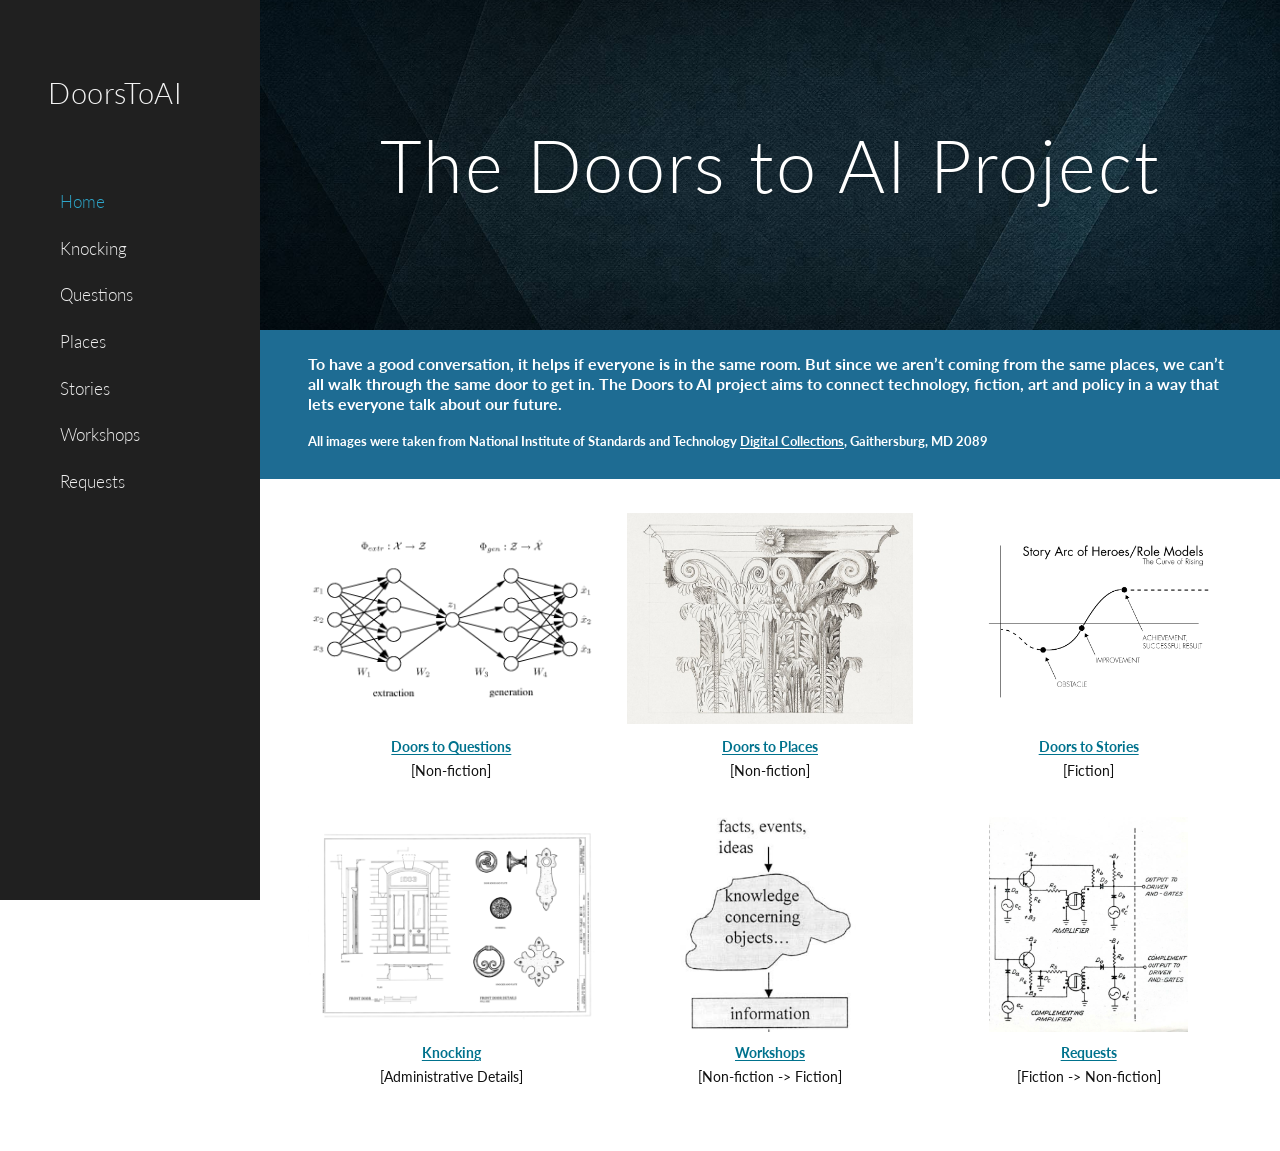
==== index.html @ dcf42457 "Transitioned from google sites to github pages" ====
<!doctype html>
<html lang="en">
<head>
  <meta charset="utf-8">
  <meta name="viewport" content="width=device-width, initial-scale=1">
  <title>Home | DoorsToAI</title>
  <link rel="stylesheet" href="assets/main.css">
</head>
<body data-page="home">
<aside class="sidebar">
  <a class="brand" href="index.html">DoorsToAI</a>
  <div class="nav-group-title"><button class="mobile-menu" type="button">Menu</button></div>
  <ul class="nav">
    <li><a data-page="home" href="index.html">Home</a></li>
    <li><a data-page="knocking" href="knocking.html">Knocking</a></li>
    <li><a data-page="questions" href="questions.html">Questions</a></li>
    <li><a data-page="places" href="places.html">Places</a></li>
    <li><a data-page="stories" href="stories.html">Stories</a></li>
    <li><a data-page="workshops" href="workshops.html">Workshops</a></li>
    <li><a data-page="requests" href="requests.html">Requests</a></li>
  </ul>
</aside>
<main class="main ">
<section class="hero home-banner">
  <div><h1>The Doors to AI Project</h1></div>
</section>
<section class="intro-band">
  <div class="container">
    <p class="lead">To have a good conversation, it helps if everyone is in the same room.  But since we aren’t coming from the same places, we can’t all walk through the same door to get in.  The Doors to AI project aims to connect technology, fiction, art and policy in a way that lets everyone talk about our future.  </p>
    <p class="credit">All images were taken from 
      National Institute of Standards and Technology 
      <a href="https://nistdigitalarchives.contentdm.oclc.org/digital/collection/p16009coll6/search">Digital Collections</a>, 
      Gaithersburg, MD 2089 </p>
  </div>
</section>
<section class="page-section">
  <div class="container home-grid">
    <article class="home-card">
  <img src="assets/images/home/questions.jpg" alt="Doors to Questions illustration">
  <a href="questions.html">Doors to Questions</a>
  <p>[Non-fiction]</p>
</article>
<article class="home-card">
  <img src="assets/images/home/places.jpg" alt="Doors to Places illustration">
  <a href="places.html">Doors to Places</a>
  <p>[Non-fiction]</p>
</article>
<article class="home-card">
  <img src="assets/images/home/stories.jpg" alt="Doors to Stories illustration">
  <a href="stories.html">Doors to Stories</a>
  <p>[Fiction]</p>
</article>
<article class="home-card">
  <img src="assets/images/home/knocking.jpg" alt="Knocking illustration">
  <a href="knocking.html">Knocking</a>
  <p>[Administrative Details]</p>
</article>
<article class="home-card">
  <img src="assets/images/home/workshops.jpg" alt="Workshops illustration">
  <a href="workshops.html">Workshops</a>
  <p>[Non-fiction -> Fiction]</p>
</article>
<article class="home-card">
  <img src="assets/images/home/requests.jpg" alt="Requests illustration">
  <a href="requests.html">Requests</a>
  <p>[Fiction -> Non-fiction]</p>
</article>
  </div>
</section>
</main>
<script src="assets/main.js"></script>
</body>
</html>
---- assets/main.css ----
@import url('https://fonts.googleapis.com/css2?family=Lato:wght@300;400;700;900&display=swap');

:root{
  --sidebar:#202020;
  --ink:#1d1d1d;
  --muted:#555;
  --blue:#1e6c93;
  --teal:#0b6f92;
  --link:#00728d;
  --magenta:#9900ff;
  --rule:#d5d5d5;
  --content:1380px;
  --side:260px;
}

*{box-sizing:border-box}
html{scroll-behavior:smooth}
body{
  margin:0;
  font-family:'Lato', -apple-system, BlinkMacSystemFont, 'Segoe UI', Arial, sans-serif;
  color:var(--ink);
  background:#fff;
  font-size:15px;
  line-height:1.45;
  -webkit-font-smoothing:antialiased;
}

a{color:var(--link);text-decoration:underline;text-underline-offset:2px}
a:hover{color:#004f64}

.sidebar{
  position:fixed;
  inset:0 auto 0 0;
  width:var(--side);
  background:var(--sidebar);
  color:#eee;
  padding:72px 0 40px 0;
  z-index:50;
}
.brand{
  display:block;
  padding-left:48px;
  margin-bottom:76px;
  color:#f3f3f3;
  font-size:29px;
  font-weight:300;
  letter-spacing:.6px;
  text-decoration:none;
}
.nav-group-title{
  margin:0 0 16px 26px;
  color:#e8e8e8;
  font-size:19px;
  font-weight:300;
}
.nav-group-title span{color:#fff;margin-right:8px}
.nav{
  list-style:none;
  margin:0;
  padding:0 0 0 60px;
}
.nav li{margin:0 0 22px}
.nav a{
  color:#ededed;
  text-decoration:none;
  font-size:17px;
  font-weight:300;
}
.nav a:hover,.nav a.active{color:#2da6ca}

.main{
  margin-left:var(--side);
  min-height:100vh;
}
.hero{
  min-height:330px;
  display:flex;
  align-items:center;
  justify-content:center;
  text-align:center;
  color:#fff;
  background-size:cover;
  background-position:center;
}
.hero.hero-small{min-height:280px}
.home-banner{background-image:url('images/home/home_banner.jpg')}
.questions-banner{background-image:url('images/questions/questions_banner.jpg')}
.places-banner{background-image:url('images/places/places_banner.jpg')}
.stories-banner{background-image:url('images/stories/stories_banner.jpg')}
.requests-banner{background-image:url('images/requests/requests_banner.jpg')}
.knocking-banner{background-image:url('images/knocking/knocking_banner.jpg')}
.workshop-banner{background-image:url('images/workshop/workshop_banner.jpg')}
.hero h1{
  margin:0;
  font-weight:300;
  font-size:72px;
  line-height:1;
  letter-spacing:2px;
  text-shadow:0 1px 2px rgba(0,0,0,.22);
}
.hero .subtitle{
  margin-top:20px;
  font-size:28px;
  font-weight:700;
  letter-spacing:.2px;
}

.intro-band{
  background:var(--blue);
  color:#fff;
  padding:24px 0 28px;
}
.container{
  width:min(var(--content), calc(100% - 96px));
  margin-inline:auto;
}
.lead{
  font-size:16px;
  font-weight:700;
  line-height:1.25;
  max-width:1260px;
  margin:0 0 18px;
}
.lead a{color:#fff}
.credit{
  font-size:13px;
  font-weight:700;
  margin:0;
}
.credit a{color:#fff}

.page-section{padding:32px 0 64px}
hr.sep{border:0;border-top:1px solid var(--rule);margin:48px 0}

.home-grid{
  display:grid;
  grid-template-columns:repeat(3,1fr);
  gap:36px 32px;
  align-items:start;
}
.home-card{text-align:center}
.home-card img{
  width:100%;
  aspect-ratio:4/3;
  height:auto;
  object-fit:contain;
  display:block;
  margin:0 auto 10px;
}
.home-card a{font-size:14px;font-weight:700}
.home-card p{margin:3px 0 0;font-size:14px;color:#111}
.home-card:nth-child(n+5){grid-column:span 1}

h2{
  margin:0 0 18px;
  font-size:28px;
  font-weight:400;
  color:var(--teal);
  line-height:1.2;
}
h3{
  margin:0 0 16px;
  font-size:24px;
  font-weight:300;
  color:var(--teal);
  line-height:1.2;
}
h4{margin:0 0 12px; font-size:18px; font-weight:400;color:var(--magenta)}
p{margin:0 0 18px}
strong.label{color:var(--magenta);font-weight:600}
ul.square{margin:0 0 0 28px;padding-left:20px;list-style-type:square}
ul.square li{margin:10px 0}

.directory li{margin:8px 0}
.change-log p{margin-bottom:14px}
.highlight{background:#fff06a;padding:0 4px}

.accordion{border-top:0;margin-top:4px}
.accordion-item{border-bottom:1px solid #666}
.accordion-trigger{
  width:100%;
  border:0;
  background:#fff;
  color:var(--teal);
  cursor:pointer;
  display:flex;
  align-items:center;
  justify-content:space-between;
  gap:20px;
  padding:25px 0 18px;
  font-family:inherit;
  font-size:22px;
  font-weight:400;
  text-align:left;
}
.accordion-trigger::after{
  content:'⌄';
  font-size:30px;
  line-height:1;
  color:#777;
  transition:transform .2s ease;
}
.accordion-item.open .accordion-trigger::after{transform:rotate(180deg)}
.accordion-panel{
  display:none;
  padding:0 0 34px 0;
  max-width:1120px;
}
.accordion-item.open .accordion-panel{
  display:block;
}

.report{margin:0 0 28px}
.report h4{font-size:18px;margin-bottom:4px}
.report p{font-size:15px;line-height:1.3;margin:0 0 2px}
.report .source{font-size:15px;color:#222;margin-top:4px}

.questions-section{
  padding-top:58px;
}
.questions-accordion{
  margin-top:0;
}
.questions-accordion .accordion-item{
  border-bottom:0;
  margin-bottom:58px;
}
.questions-accordion .accordion-trigger{
  position:relative;
  display:block;
  width:100%;
  min-height:0;
  padding:0 58px 20px 8px;
  border-bottom:1px solid #747474;
  color:#1e6c93;
  font-size:23px;
  font-weight:600;
  line-height:1.0;
  text-align:left;
}
.questions-accordion .accordion-trigger::after{
  content:'';
  position:absolute;
  top:5px;
  right:20px;
  width:12px;
  height:12px;
  border-right:3px solid #777;
  border-bottom:3px solid #777;
  transform:rotate(45deg);
  transition:transform .18s ease;
}
.questions-accordion .accordion-item.open .accordion-trigger::after{
  transform:rotate(225deg);
}
.questions-accordion .accordion-panel{
  max-width:none;
  padding:20px 8px 0px;
}
.question-report{
  margin:0 0 36px;
}
.question-report h4{
  margin:0 0 2px;
  color:#9900ff;
  font-size:18px;
  font-weight:700;
  line-height:1.25;
}
.question-report p{
  margin:0;
  color:#222;
  font-size:15px;
  font-weight:400;
  line-height:1.33;
}
.question-report .pink,
.pink{
  color:#ff00e6;
  font-weight:700;
}

.question-report a{
  color:#00728d;
  font-weight:600;
}

.media-list{display:grid; gap:56px}
.media-row{
  display:grid;
  grid-template-columns:430px 1fr;
  gap:70px;
  align-items:center;
  border-bottom:1px solid var(--rule);
  padding-bottom:50px;
}
.media-row:last-child{border-bottom:0}
.media-row img{
  width:100%;
  height:300px;
  object-fit:cover;
  background:#fafafa;
}
.media-row.contain img{object-fit:contain}
.meta p{font-size:15px;margin:0 0 7px}
.image-credit{font-size:13px;color:#555;margin-top:12px!important}
.story-excerpt{font-size:15px;line-height:1.2;margin-top:14px;max-width:360px}

.workshop-row{grid-template-columns:320px 1fr;gap:56px;align-items:center}
.workshop-row img{height:260px;object-fit:contain}
.request-title{font-size:30px;margin-bottom:42px}
.request-accordion .accordion-trigger{font-size:22px;color:#5c84de}
.request-accordion .accordion-panel{max-width:1200px}
.request-content{display:grid;grid-template-columns:320px 1fr;gap:58px;align-items:center}
.request-content h4{color:#5c84de;font-size:18px}
.request-content img{width:100%;height:300px;object-fit:contain}

.mobile-menu{
  display:none;
  border:1px solid #444;
  background:#2b2b2b;
  color:#fff;
  padding:8px 12px;
  font:inherit;
}

@media (max-width:1100px){
  :root{--side:245px}
  .brand{padding-left:34px}
  .nav{padding-left:48px}
  .container{width:min(var(--content), calc(100% - 60px))}
  .home-grid{grid-template-columns:repeat(2,1fr)}
  .media-row{grid-template-columns:1fr;gap:24px}
  .media-row img{max-width:520px}
  .hero h1{font-size:66px}
}
@media (max-width:760px){
  body{font-size:16px}
  .sidebar{position:static;width:100%;padding:22px 24px}
  .brand{padding-left:0;margin-bottom:16px;font-size:28px}
  .nav-group-title{margin-left:0;display:flex;align-items:center;justify-content:space-between}
  .mobile-menu{display:inline-block}
  .nav{display:none;padding-left:0;margin-top:18px;grid-template-columns:repeat(2,1fr);gap:10px 20px}
  body.menu-open .nav{display:grid}
  .nav li{margin:0 0 6px}
  .main{margin-left:0}
  .container{width:calc(100% - 36px)}
  .hero{min-height:270px}.hero.hero-small{min-height:250px}
  .hero h1{font-size:48px;letter-spacing:1px}.hero .subtitle{font-size:22px}
  .intro-band{padding:26px 0 32px}
  .home-grid{grid-template-columns:1fr;gap:32px}
  .accordion-trigger{font-size:20px}.request-content{grid-template-columns:1fr}.request-title{font-size:26px}
}
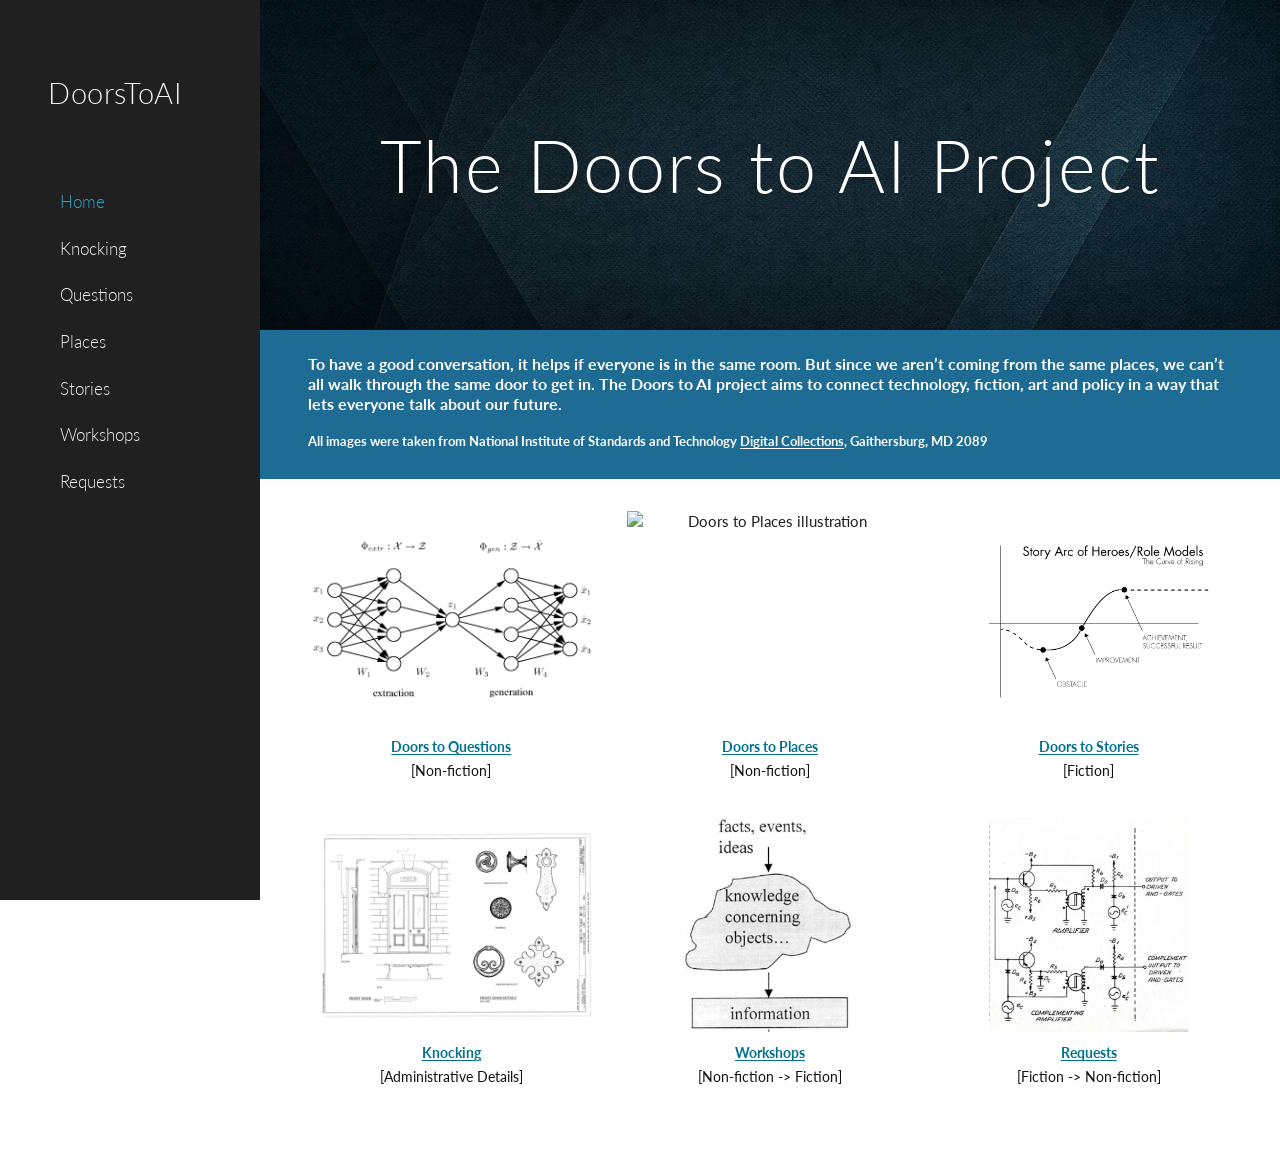
==== commit eac9a2e3: "Fix banner preload. Add favicon." ====
--- a/index.html
+++ b/index.html
@@ -4,6 +4,12 @@
   <meta charset="utf-8">
   <meta name="viewport" content="width=device-width, initial-scale=1">
   <title>Home | DoorsToAI</title>
+  <link rel="icon" type="image/svg+xml" href="favicon/favicon.svg">
+  <link rel="icon" type="image/png" sizes="96x96" href="favicon/favicon-96x96.png">
+  <link rel="shortcut icon" href="favicon/favicon.ico">
+  <link rel="apple-touch-icon" sizes="180x180" href="favicon/apple-touch-icon.png">
+  <link rel="manifest" href="favicon/site.webmanifest">
+  <link rel="preload" as="image" href="assets/images/home/home_banner.jpg">
   <link rel="stylesheet" href="assets/main.css">
 </head>
 <body data-page="home">
@@ -21,12 +27,15 @@
   </ul>
 </aside>
 <main class="main ">
-<section class="hero home-banner">
+<section class="hero">
+  <img class="hero-img" src="assets/images/home/home_banner.jpg" alt="" loading="eager" fetchpriority="high" decoding="async">
   <div><h1>The Doors to AI Project</h1></div>
 </section>
 <section class="intro-band">
   <div class="container">
-    <p class="lead">To have a good conversation, it helps if everyone is in the same room.  But since we aren’t coming from the same places, we can’t all walk through the same door to get in.  The Doors to AI project aims to connect technology, fiction, art and policy in a way that lets everyone talk about our future.  </p>
+    <p class="lead">
+    To have a good conversation, it helps if everyone is in the same room.  But since we aren’t coming from the same places, we can’t all walk through the same door to get in.  The Doors to AI project aims to connect technology, fiction, art and policy in a way that lets everyone talk about our future.    
+    </p>
     <p class="credit">All images were taken from 
       National Institute of Standards and Technology 
       <a href="https://nistdigitalarchives.contentdm.oclc.org/digital/collection/p16009coll6/search">Digital Collections</a>, 
--- a/assets/main.css
+++ b/assets/main.css
@@ -73,6 +73,8 @@
   min-height:100vh;
 }
 .hero{
+  position:relative;
+  overflow:hidden;
   min-height:330px;
   display:flex;
   align-items:center;
@@ -83,13 +85,19 @@
   background-position:center;
 }
 .hero.hero-small{min-height:280px}
-.home-banner{background-image:url('images/home/home_banner.jpg')}
-.questions-banner{background-image:url('images/questions/questions_banner.jpg')}
-.places-banner{background-image:url('images/places/places_banner.jpg')}
-.stories-banner{background-image:url('images/stories/stories_banner.jpg')}
-.requests-banner{background-image:url('images/requests/requests_banner.jpg')}
-.knocking-banner{background-image:url('images/knocking/knocking_banner.jpg')}
-.workshop-banner{background-image:url('images/workshop/workshop_banner.jpg')}
+.hero-img{
+  position:absolute;
+  inset:0;
+  width:100%;
+  height:100%;
+  object-fit:cover;
+  object-position:center;
+  z-index:0;
+}
+.hero > div{
+  position:relative;
+  z-index:1;
+}
 .hero h1{
   margin:0;
   font-weight:300;
@@ -161,7 +169,7 @@
 h3{
   margin:0 0 16px;
   font-size:24px;
-  font-weight:300;
+  font-weight:400;
   color:var(--teal);
   line-height:1.2;
 }
@@ -170,6 +178,7 @@
 strong.label{color:var(--magenta);font-weight:600}
 ul.square{margin:0 0 0 28px;padding-left:20px;list-style-type:square}
 ul.square li{margin:10px 0}
+.stories-ul{margin:0 0 0 10px!important;}
 
 .directory li{margin:8px 0}
 .change-log p{margin-bottom:14px}
@@ -299,21 +308,89 @@
   width:100%;
   height:300px;
   object-fit:cover;
-  background:#fafafa;
+  background:#fff;
 }
 .media-row.contain img{object-fit:contain}
 .meta p{font-size:15px;margin:0 0 7px}
-.image-credit{font-size:13px;color:#555;margin-top:12px!important}
-.story-excerpt{font-size:15px;line-height:1.2;margin-top:14px;max-width:360px}
+.image-credit{font-size:12px!important;color:#555;margin-top:12px!important}
+.story-excerpt{
+  font-size:15px;
+  line-height:1.2;
+  margin:14px auto 0;
+  max-width:360px;
+  text-align:center;
+}
 
 .workshop-row{grid-template-columns:320px 1fr;gap:56px;align-items:center}
 .workshop-row img{height:260px;object-fit:contain}
-.request-title{font-size:30px;margin-bottom:42px}
-.request-accordion .accordion-trigger{font-size:22px;color:#5c84de}
-.request-accordion .accordion-panel{max-width:1200px}
-.request-content{display:grid;grid-template-columns:320px 1fr;gap:58px;align-items:center}
-.request-content h4{color:#5c84de;font-size:18px}
-.request-content img{width:100%;height:300px;object-fit:contain}
+.request-aim{margin-bottom:4px}
+.requests-section{padding-top:72px}
+.request-title{
+  font-size:32px;
+  margin-bottom:56px;
+}
+.request-accordion .accordion-item{
+  border-bottom:0;
+}
+.request-accordion .accordion-trigger{
+  position:relative;
+  display:block;
+  padding:0 58px 20px 8px;
+  border-bottom:1px solid #747474;
+  font-size:21px;
+  color:#5c84de;
+  font-weight:700;
+  line-height:1.0;
+}
+.request-accordion .accordion-trigger::after{
+  content:'';
+  position:absolute;
+  top:5px;
+  right:20px;
+  width:12px;
+  height:12px;
+  border-right:3px solid #777;
+  border-bottom:3px solid #777;
+  transform:rotate(45deg);
+  transition:transform .18s ease;
+}
+.request-accordion .accordion-item.open .accordion-trigger::after{
+  transform:rotate(225deg);
+}
+.request-accordion .accordion-panel{
+  max-width:1200px;
+  padding:28px 8px 0;
+}
+.request-letter{
+  margin:0 0 52px;
+}
+.request-letter p{
+  font-size:15px;
+  line-height:1.35;
+  margin:0 3px 18px;
+}
+.request-content{
+  display:grid;
+  grid-template-columns:320px 1fr;
+  gap:58px;
+  align-items:start;
+  margin-top:42px;
+  border-bottom:1px solid var(--rule);
+  padding-bottom:42px;
+}
+.request-content h4{
+  color:#5c84de;
+  font-size:18px;
+  font-weight:700;
+  margin:0 0 6px;
+}
+.request-content h4:not(:first-child){margin-top:24px}
+.request-content img{
+  width:100%;
+  height:300px;
+  object-fit:contain;
+}
+.request-details .image-credit{margin-top:28px!important}
 
 .mobile-menu{
   display:none;
@@ -336,13 +413,76 @@
 }
 @media (max-width:760px){
   body{font-size:16px}
-  .sidebar{position:static;width:100%;padding:22px 24px}
-  .brand{padding-left:0;margin-bottom:16px;font-size:28px}
-  .nav-group-title{margin-left:0;display:flex;align-items:center;justify-content:space-between}
-  .mobile-menu{display:inline-block}
-  .nav{display:none;padding-left:0;margin-top:18px;grid-template-columns:repeat(2,1fr);gap:10px 20px}
-  body.menu-open .nav{display:grid}
-  .nav li{margin:0 0 6px}
+  .sidebar{
+    position:static;
+    display:grid;
+    grid-template-columns:44px 1fr;
+    align-items:center;
+    gap:0 14px;
+    width:100%;
+    padding:18px 22px;
+  }
+  .brand{
+    grid-column:2;
+    padding-left:0;
+    margin:0;
+    font-size:28px;
+  }
+  .nav-group-title{
+    grid-column:1;
+    grid-row:1;
+    margin:0;
+  }
+  .mobile-menu{
+    position:relative;
+    display:block;
+    width:38px;
+    height:34px;
+    padding:0;
+    border:0;
+    background:transparent;
+    color:transparent;
+    font-size:0;
+  }
+  .mobile-menu::before,
+  .mobile-menu::after{
+    content:'';
+    position:absolute;
+    left:4px;
+    width:30px;
+    height:3px;
+    background:#ededed;
+    border-radius:2px;
+    transition:transform .18s ease, top .18s ease, box-shadow .18s ease;
+  }
+  .mobile-menu::before{
+    top:8px;
+    box-shadow:0 8px 0 #ededed;
+  }
+  .mobile-menu::after{top:24px}
+  body.menu-open .mobile-menu::before{
+    top:16px;
+    transform:rotate(45deg);
+    box-shadow:none;
+  }
+  body.menu-open .mobile-menu::after{
+    top:16px;
+    transform:rotate(-45deg);
+  }
+  .nav{
+    grid-column:1 / -1;
+    display:none;
+    padding:16px 0 0 0;
+    margin:12px 0 0;
+    border-top:1px solid #383838;
+  }
+  body.menu-open .nav{display:block}
+  .nav li{margin:0}
+  .nav a{
+    display:block;
+    padding:11px 0;
+    font-size:17px;
+  }
   .main{margin-left:0}
   .container{width:calc(100% - 36px)}
   .hero{min-height:270px}.hero.hero-small{min-height:250px}
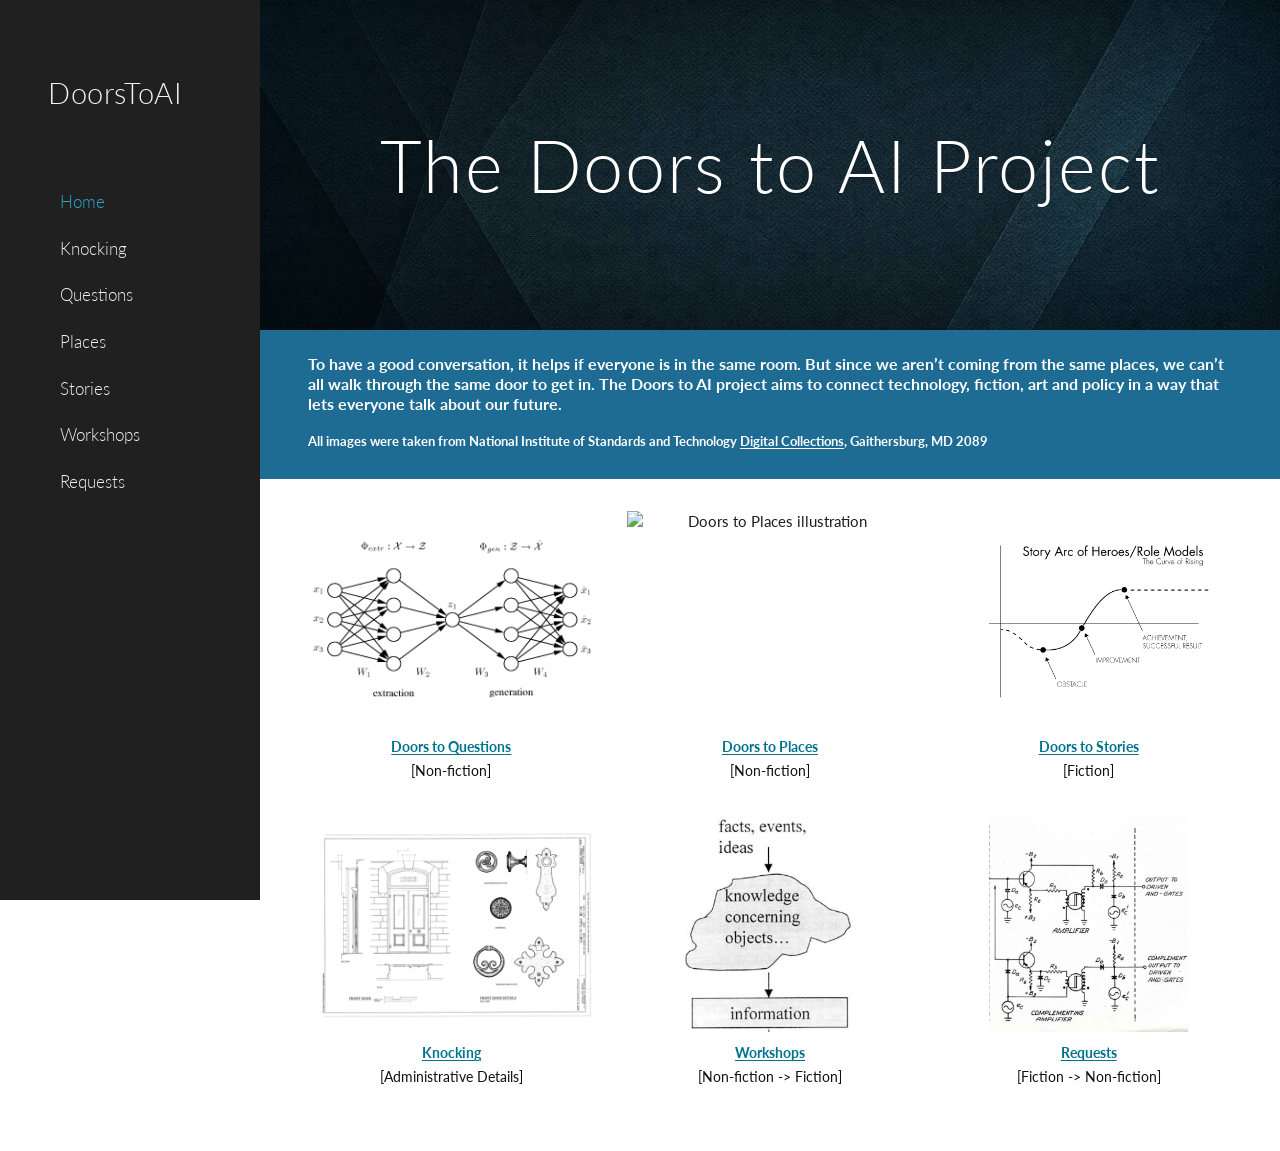
==== commit 54bb5102: "Remove image preload as it wasn't making any difference." ====
--- a/index.html
+++ b/index.html
@@ -9,7 +9,6 @@
   <link rel="shortcut icon" href="favicon/favicon.ico">
   <link rel="apple-touch-icon" sizes="180x180" href="favicon/apple-touch-icon.png">
   <link rel="manifest" href="favicon/site.webmanifest">
-  <link rel="preload" as="image" href="assets/images/home/home_banner.jpg">
   <link rel="stylesheet" href="assets/main.css">
 </head>
 <body data-page="home">
@@ -27,8 +26,7 @@
   </ul>
 </aside>
 <main class="main ">
-<section class="hero">
-  <img class="hero-img" src="assets/images/home/home_banner.jpg" alt="" loading="eager" fetchpriority="high" decoding="async">
+<section class="hero home-banner">
   <div><h1>The Doors to AI Project</h1></div>
 </section>
 <section class="intro-band">
--- a/assets/main.css
+++ b/assets/main.css
@@ -73,8 +73,6 @@
   min-height:100vh;
 }
 .hero{
-  position:relative;
-  overflow:hidden;
   min-height:330px;
   display:flex;
   align-items:center;
@@ -85,19 +83,13 @@
   background-position:center;
 }
 .hero.hero-small{min-height:280px}
-.hero-img{
-  position:absolute;
-  inset:0;
-  width:100%;
-  height:100%;
-  object-fit:cover;
-  object-position:center;
-  z-index:0;
-}
-.hero > div{
-  position:relative;
-  z-index:1;
-}
+.home-banner{background-image:url('images/home/home_banner.jpg')}
+.questions-banner{background-image:url('images/questions/questions_banner.jpg')}
+.places-banner{background-image:url('images/places/places_banner.jpg')}
+.stories-banner{background-image:url('images/stories/stories_banner.jpg')}
+.requests-banner{background-image:url('images/requests/requests_banner.jpg')}
+.knocking-banner{background-image:url('images/knocking/knocking_banner.jpg')}
+.workshop-banner{background-image:url('images/workshop/workshop_banner.jpg')}
 .hero h1{
   margin:0;
   font-weight:300;
